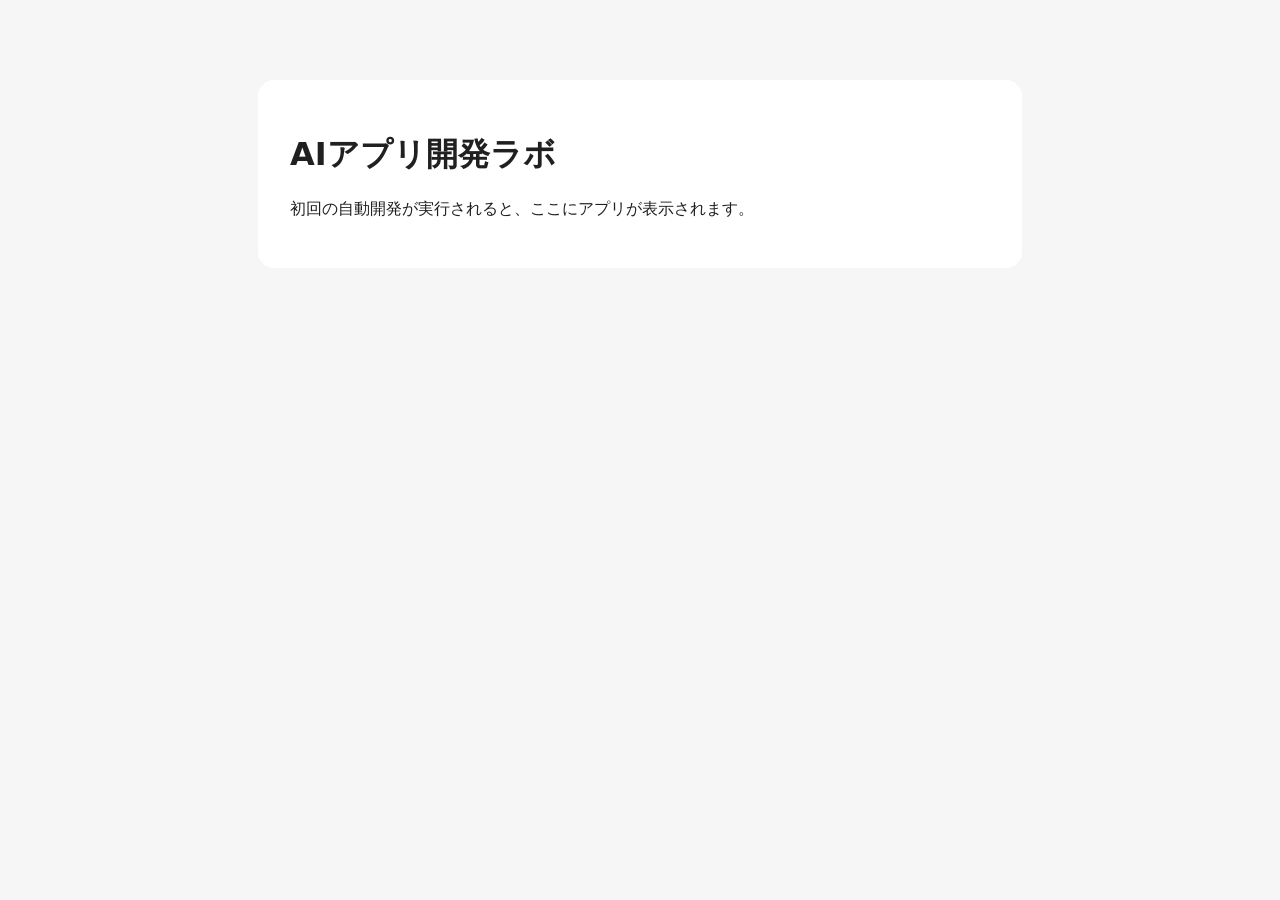
==== ai-autopilot-starter/index.html @ 73a5e18c "Add files via upload" ====
<!doctype html>
<html lang="ja">
<head>
  <meta charset="utf-8">
  <meta name="viewport" content="width=device-width, initial-scale=1">
  <title>自律アプリ開発ラボ</title>
  <link rel="stylesheet" href="style.css">
  <script src="app.js" defer></script>
</head>
<body>
  <main>
    <h1>AIアプリ開発ラボ</h1>
    <p id="status">初回の自動開発が実行されると、ここにアプリが表示されます。</p>
  </main>
</body>
</html>
---- ai-autopilot-starter/style.css ----
:root { font-family: system-ui, sans-serif; background: #f6f6f6; color: #202020; }
body { margin: 0; padding: 2rem; }
main { max-width: 700px; margin: 3rem auto; background: white; padding: 2rem; border-radius: 16px; }
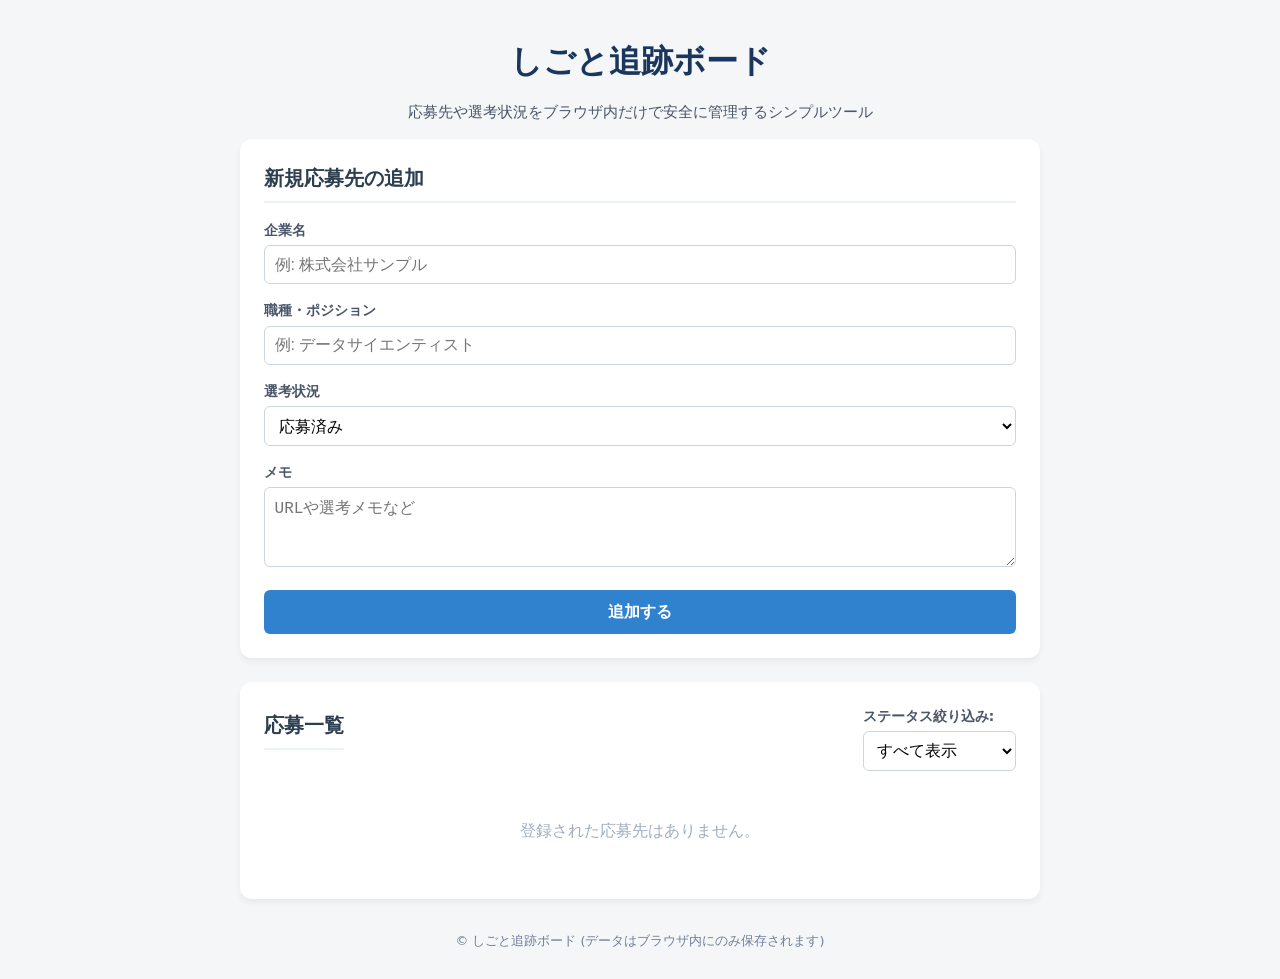
==== commit ae1d02d0: "bot: improve app and record research" ====
--- a/ai-autopilot-starter/index.html
+++ b/ai-autopilot-starter/index.html
@@ -3,14 +3,67 @@
 <head>
   <meta charset="utf-8">
   <meta name="viewport" content="width=device-width, initial-scale=1">
-  <title>自律アプリ開発ラボ</title>
+  <title>しごと追跡ボード</title>
   <link rel="stylesheet" href="style.css">
   <script src="app.js" defer></script>
 </head>
 <body>
+  <header>
+    <h1>しごと追跡ボード</h1>
+    <p class="subtitle">応募先や選考状況をブラウザ内だけで安全に管理するシンプルツール</p>
+  </header>
   <main>
-    <h1>AIアプリ開発ラボ</h1>
-    <p id="status">初回の自動開発が実行されると、ここにアプリが表示されます。</p>
+    <section class="card">
+      <h2>新規応募先の追加</h2>
+      <div class="form-group">
+        <label for="companyInput">企業名</label>
+        <input type="text" id="companyInput" placeholder="例: 株式会社サンプル">
+      </div>
+      <div class="form-group">
+        <label for="roleInput">職種・ポジション</label>
+        <input type="text" id="roleInput" placeholder="例: データサイエンティスト">
+      </div>
+      <div class="form-group">
+        <label for="statusInput">選考状況</label>
+        <select id="statusInput">
+          <option value="応募前">応募前</option>
+          <option value="応募済み" selected>応募済み</option>
+          <option value="選考中">選考中</option>
+          <option value="面接実施">面接実施</option>
+          <option value="内定">内定</option>
+          <option value="見送り・不採用">見送り・不採用</option>
+        </select>
+      </div>
+      <div class="form-group">
+        <label for="noteInput">メモ</label>
+        <textarea id="noteInput" placeholder="URLや選考メモなど"></textarea>
+      </div>
+      <button type="button" id="addButton">追加する</button>
+    </section>
+
+    <section class="card">
+      <div class="filter-bar">
+        <h2>応募一覧</h2>
+        <div class="form-group">
+          <label for="filterSelect">ステータス絞り込み:</label>
+          <select id="filterSelect">
+            <option value="all">すべて表示</option>
+            <option value="応募前">応募前</option>
+            <option value="応募済み">応募済み</option>
+            <option value="選考中">選考中</option>
+            <option value="面接実施">面接実施</option>
+            <option value="内定">内定</option>
+            <option value="見送り・不採用">見送り・不採用</option>
+          </select>
+        </div>
+      </div>
+      <div id="listContainer" aria-live="polite">
+        <!-- 動的生成 -->
+      </div>
+    </section>
   </main>
+  <footer>
+    <p>&copy; しごと追跡ボード (データはブラウザ内にのみ保存されます)</p>
+  </footer>
 </body>
-</html>
+</html>
--- a/ai-autopilot-starter/style.css
+++ b/ai-autopilot-starter/style.css
@@ -1,3 +1,174 @@
-:root { font-family: system-ui, sans-serif; background: #f6f6f6; color: #202020; }
-body { margin: 0; padding: 2rem; }
-main { max-width: 700px; margin: 3rem auto; background: white; padding: 2rem; border-radius: 16px; }
+:root {
+  font-family: system-ui, -apple-system, sans-serif;
+  background: #f4f6f8;
+  color: #2c3e50;
+  line-height: 1.5;
+}
+body {
+  margin: 0;
+  padding: 1rem;
+}
+header {
+  max-width: 800px;
+  margin: 1rem auto;
+  text-align: center;
+}
+header h1 {
+  margin-bottom: 0.2rem;
+  color: #1a365d;
+}
+.subtitle {
+  color: #4a5568;
+  font-size: 0.95rem;
+}
+main {
+  max-width: 800px;
+  margin: 0 auto;
+}
+.card {
+  background: #ffffff;
+  padding: 1.5rem;
+  border-radius: 12px;
+  box-shadow: 0 4px 6px rgba(0,0,0,0.05);
+  margin-bottom: 1.5rem;
+}
+.card h2 {
+  margin-top: 0;
+  font-size: 1.25rem;
+  border-bottom: 2px solid #edf2f7;
+  padding-bottom: 0.5rem;
+}
+.form-group {
+  margin-bottom: 1rem;
+}
+label {
+  display: block;
+  font-weight: 600;
+  font-size: 0.85rem;
+  margin-bottom: 0.3rem;
+  color: #4a5568;
+}
+input[type="text"], select, textarea {
+  width: 100%;
+  padding: 0.6rem;
+  border: 1px solid #cbd5e0;
+  border-radius: 6px;
+  font-size: 1rem;
+  box-sizing: border-box;
+  background: #fff;
+}
+input[type="text"]:focus, select:focus, textarea:focus {
+  outline: none;
+  border-color: #3182ce;
+  box-shadow: 0 0 0 3px rgba(49, 130, 206, 0.1);
+}
+textarea {
+  resize: vertical;
+  min-height: 80px;
+}
+button {
+  background: #3182ce;
+  color: white;
+  border: none;
+  padding: 0.7rem 1.2rem;
+  font-size: 1rem;
+  font-weight: 600;
+  border-radius: 6px;
+  cursor: pointer;
+  width: 100%;
+}
+button:hover {
+  background: #2b6cb0;
+}
+.filter-bar {
+  display: flex;
+  flex-direction: column;
+  gap: 0.5rem;
+  margin-bottom: 1rem;
+}
+@media(min-width: 600px) {
+  .filter-bar {
+    flex-direction: row;
+    justify-content: space-between;
+    align-items: center;
+  }
+  .filter-bar .form-group {
+    margin-bottom: 0;
+  }
+}
+.item-card {
+  border: 1px solid #e2e8f0;
+  border-radius: 8px;
+  padding: 1rem;
+  margin-bottom: 1rem;
+  background: #fff;
+}
+.item-header {
+  display: flex;
+  justify-content: space-between;
+  align-items: flex-start;
+  margin-bottom: 0.5rem;
+}
+.item-company {
+  font-weight: bold;
+  font-size: 1.1rem;
+  color: #2d3748;
+}
+.item-role {
+  color: #4a5568;
+  font-size: 0.95rem;
+}
+badge {
+  display: inline-block;
+  padding: 0.2rem 0.6rem;
+  border-radius: 9999px;
+  font-size: 0.75rem;
+  font-weight: bold;
+}
+.badge-応募前 { background: #edf2f7; color: #4a5568; }
+.badge-応募済み { background: #ebf8ff; color: #2b6cb0; }
+.badge-選考中 { background: #feebc8; color: #c05621; }
+.badge-面接実施 { background: #e9d8fd; color: #553c9a; }
+.badge-内定 { background: #f0fff4; color: #22543d; }
+.badge-見送り・不採用 { background: #fff5f5; color: #9b2c2c; }
+.item-note {
+  font-size: 0.9rem;
+  color: #718096;
+  white-space: pre-wrap;
+  margin-top: 0.5rem;
+  background: #f7fafc;
+  padding: 0.5rem;
+  border-radius: 4px;
+}
+.item-footer {
+  display: flex;
+  justify-content: space-between;
+  align-items: center;
+  margin-top: 0.8rem;
+  font-size: 0.8rem;
+  color: #a0aec0;
+}
+.delete-btn {
+  background: #e53e3e;
+  color: white;
+  border: none;
+  padding: 0.3rem 0.6rem;
+  font-size: 0.8rem;
+  border-radius: 4px;
+  cursor: pointer;
+  width: auto;
+}
+.delete-btn:hover {
+  background: #c53030;
+}
+.empty-msg {
+  text-align: center;
+  color: #a0aec0;
+  padding: 2rem;
+}
+footer {
+  text-align: center;
+  font-size: 0.8rem;
+  color: #718096;
+  margin-top: 2rem;
+}
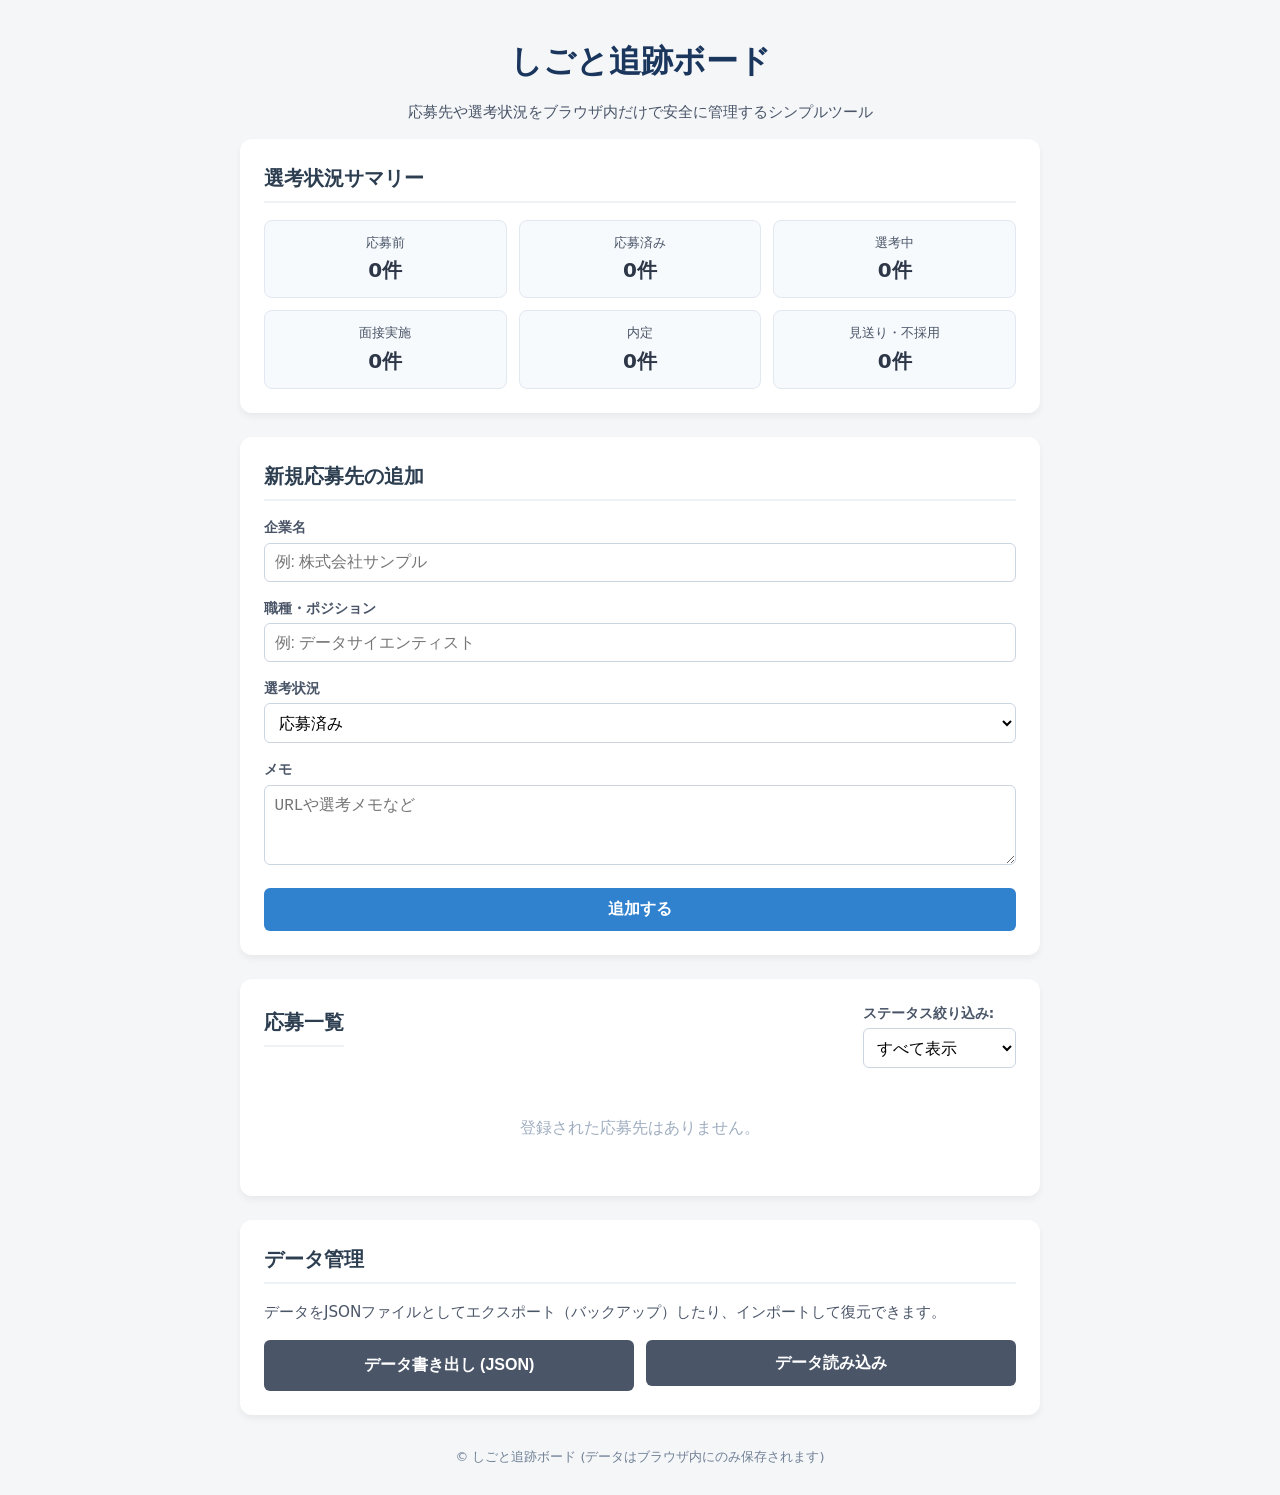
==== commit e5055b07: "bot: improve app and record research" ====
--- a/ai-autopilot-starter/index.html
+++ b/ai-autopilot-starter/index.html
@@ -13,6 +13,13 @@
     <p class="subtitle">応募先や選考状況をブラウザ内だけで安全に管理するシンプルツール</p>
   </header>
   <main>
+    <section class="card" id="summaryCard">
+      <h2>選考状況サマリー</h2>
+      <div id="summaryContainer" class="summary-grid">
+        <!-- 動的生成 -->
+      </div>
+    </section>
+
     <section class="card">
       <h2>新規応募先の追加</h2>
       <div class="form-group">
@@ -61,6 +68,18 @@
         <!-- 動的生成 -->
       </div>
     </section>
+
+    <section class="card">
+      <h2>データ管理</h2>
+      <p class="subtitle" style="margin-bottom: 1rem;">データをJSONファイルとしてエクスポート（バックアップ）したり、インポートして復元できます。</p>
+      <div class="data-actions">
+        <button type="button" id="exportButton" class="secondary-btn">データ書き出し (JSON)</button>
+        <label for="importFileInput" class="file-input-label">
+          データ読み込み
+          <input type="file" id="importFileInput" accept=".json">
+        </label>
+      </div>
+    </section>
   </main>
   <footer>
     <p>&copy; しごと追跡ボード (データはブラウザ内にのみ保存されます)</p>
--- a/ai-autopilot-starter/style.css
+++ b/ai-autopilot-starter/style.css
@@ -37,6 +37,33 @@
   font-size: 1.25rem;
   border-bottom: 2px solid #edf2f7;
   padding-bottom: 0.5rem;
+}
+.summary-grid {
+  display: grid;
+  grid-template-columns: repeat(2, 1fr);
+  gap: 0.75rem;
+}
+@media(min-width: 600px) {
+  .summary-grid {
+    grid-template-columns: repeat(3, 1fr);
+  }
+}
+.summary-box {
+  background: #f7fafc;
+  border: 1px solid #e2e8f0;
+  border-radius: 8px;
+  padding: 0.75rem;
+  text-align: center;
+}
+.summary-label {
+  font-size: 0.8rem;
+  color: #4a5568;
+  margin-bottom: 0.2rem;
+}
+.summary-count {
+  font-size: 1.25rem;
+  font-weight: bold;
+  color: #2d3748;
 }
 .form-group {
   margin-bottom: 1rem;
@@ -80,6 +107,42 @@
 button:hover {
   background: #2b6cb0;
 }
+.secondary-btn {
+  background: #4a5568;
+}
+.secondary-btn:hover {
+  background: #2d3748;
+}
+.data-actions {
+  display: flex;
+  flex-direction: column;
+  gap: 0.75rem;
+}
+@media(min-width: 600px) {
+  .data-actions {
+    flex-direction: row;
+  }
+  .data-actions button, .data-actions .file-input-label {
+    flex: 1;
+  }
+}
+.file-input-label {
+  display: inline-block;
+  background: #4a5568;
+  color: white;
+  padding: 0.7rem 1.2rem;
+  font-size: 1rem;
+  font-weight: 600;
+  border-radius: 6px;
+  text-align: center;
+  cursor: pointer;
+}
+.file-input-label:hover {
+  background: #2d3748;
+}
+input[type="file"] {
+  display: none;
+}
 .filter-bar {
   display: flex;
   flex-direction: column;
@@ -118,7 +181,7 @@
   color: #4a5568;
   font-size: 0.95rem;
 }
-badge {
+.badge {
   display: inline-block;
   padding: 0.2rem 0.6rem;
   border-radius: 9999px;
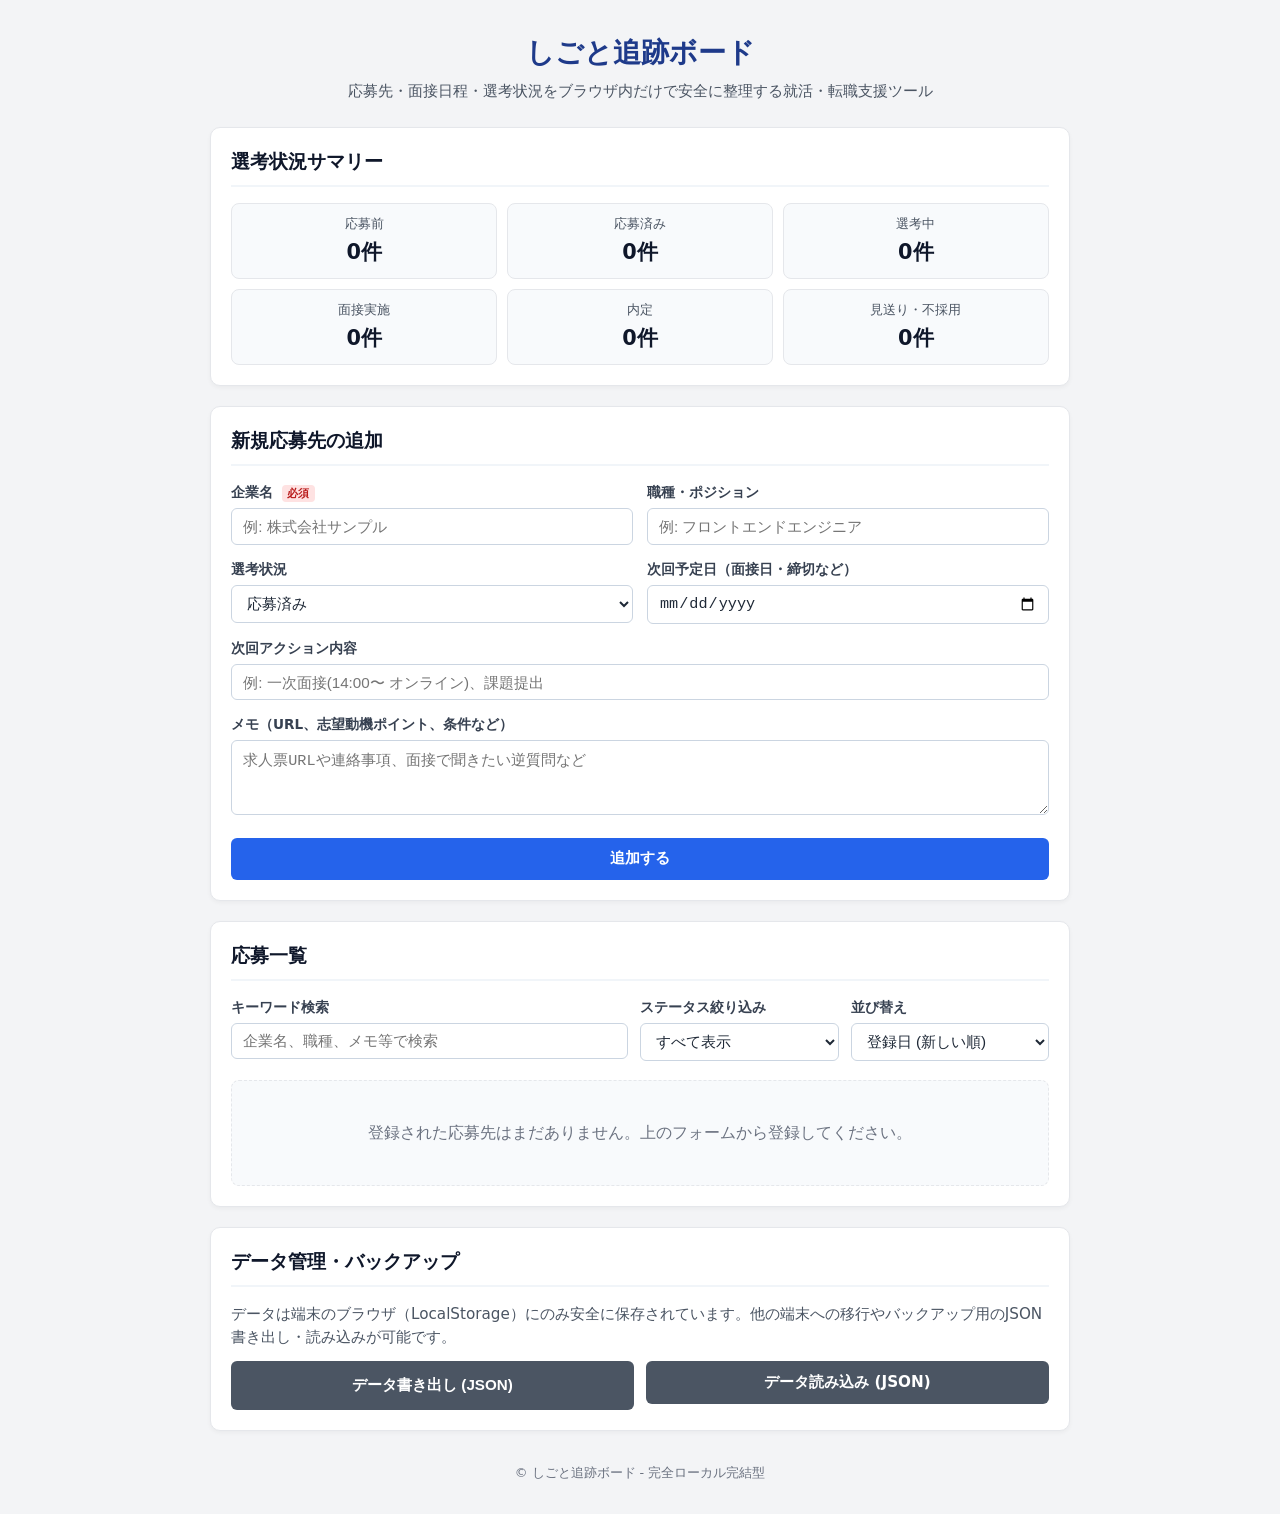
==== commit f71b84c9: "bot: improve app and record research" ====
--- a/ai-autopilot-starter/index.html
+++ b/ai-autopilot-starter/index.html
@@ -10,8 +10,9 @@
 <body>
   <header>
     <h1>しごと追跡ボード</h1>
-    <p class="subtitle">応募先や選考状況をブラウザ内だけで安全に管理するシンプルツール</p>
+    <p class="subtitle">応募先・面接日程・選考状況をブラウザ内だけで安全に整理する就活・転職支援ツール</p>
   </header>
+
   <main>
     <section class="card" id="summaryCard">
       <h2>選考状況サマリー</h2>
@@ -21,47 +22,82 @@
     </section>
 
     <section class="card">
-      <h2>新規応募先の追加</h2>
-      <div class="form-group">
-        <label for="companyInput">企業名</label>
-        <input type="text" id="companyInput" placeholder="例: 株式会社サンプル">
+      <h2 id="formTitle">新規応募先の追加</h2>
+      <div class="input-container">
+        <div class="form-row-2">
+          <div class="form-group">
+            <label for="companyInput">企業名 <span class="required-badge">必須</span></label>
+            <input type="text" id="companyInput" placeholder="例: 株式会社サンプル">
+          </div>
+          <div class="form-group">
+            <label for="roleInput">職種・ポジション</label>
+            <input type="text" id="roleInput" placeholder="例: フロントエンドエンジニア">
+          </div>
+        </div>
+
+        <div class="form-row-2">
+          <div class="form-group">
+            <label for="statusInput">選考状況</label>
+            <select id="statusInput">
+              <option value="応募前">応募前</option>
+              <option value="応募済み" selected>応募済み</option>
+              <option value="選考中">選考中</option>
+              <option value="面接実施">面接実施</option>
+              <option value="内定">内定</option>
+              <option value="見送り・不採用">見送り・不採用</option>
+            </select>
+          </div>
+          <div class="form-group">
+            <label for="nextDateInput">次回予定日（面接日・締切など）</label>
+            <input type="date" id="nextDateInput">
+          </div>
+        </div>
+
+        <div class="form-group">
+          <label for="nextActionInput">次回アクション内容</label>
+          <input type="text" id="nextActionInput" placeholder="例: 一次面接(14:00〜 オンライン)、課題提出">
+        </div>
+
+        <div class="form-group">
+          <label for="noteInput">メモ（URL、志望動機ポイント、条件など）</label>
+          <textarea id="noteInput" placeholder="求人票URLや連絡事項、面接で聞きたい逆質問など"></textarea>
+        </div>
+
+        <div class="form-actions">
+          <button type="button" id="addButton">追加する</button>
+          <button type="button" id="cancelEditButton" class="secondary-btn" style="display:none;">編集をキャンセル</button>
+        </div>
       </div>
-      <div class="form-group">
-        <label for="roleInput">職種・ポジション</label>
-        <input type="text" id="roleInput" placeholder="例: データサイエンティスト">
-      </div>
-      <div class="form-group">
-        <label for="statusInput">選考状況</label>
-        <select id="statusInput">
-          <option value="応募前">応募前</option>
-          <option value="応募済み" selected>応募済み</option>
-          <option value="選考中">選考中</option>
-          <option value="面接実施">面接実施</option>
-          <option value="内定">内定</option>
-          <option value="見送り・不採用">見送り・不採用</option>
-        </select>
-      </div>
-      <div class="form-group">
-        <label for="noteInput">メモ</label>
-        <textarea id="noteInput" placeholder="URLや選考メモなど"></textarea>
-      </div>
-      <button type="button" id="addButton">追加する</button>
     </section>
 
     <section class="card">
-      <div class="filter-bar">
+      <div class="list-controls">
         <h2>応募一覧</h2>
-        <div class="form-group">
-          <label for="filterSelect">ステータス絞り込み:</label>
-          <select id="filterSelect">
-            <option value="all">すべて表示</option>
-            <option value="応募前">応募前</option>
-            <option value="応募済み">応募済み</option>
-            <option value="選考中">選考中</option>
-            <option value="面接実施">面接実施</option>
-            <option value="内定">内定</option>
-            <option value="見送り・不採用">見送り・不採用</option>
-          </select>
+        <div class="controls-grid">
+          <div class="form-group compact-group">
+            <label for="searchInput">キーワード検索</label>
+            <input type="text" id="searchInput" placeholder="企業名、職種、メモ等で検索">
+          </div>
+          <div class="form-group compact-group">
+            <label for="filterSelect">ステータス絞り込み</label>
+            <select id="filterSelect">
+              <option value="all">すべて表示</option>
+              <option value="応募前">応募前</option>
+              <option value="応募済み">応募済み</option>
+              <option value="選考中">選考中</option>
+              <option value="面接実施">面接実施</option>
+              <option value="内定">内定</option>
+              <option value="見送り・不採用">見送り・不採用</option>
+            </select>
+          </div>
+          <div class="form-group compact-group">
+            <label for="sortSelect">並び替え</label>
+            <select id="sortSelect">
+              <option value="dateDesc">登録日 (新しい順)</option>
+              <option value="dateAsc">登録日 (古い順)</option>
+              <option value="nextDateAsc">次回予定日 (直近順)</option>
+            </select>
+          </div>
         </div>
       </div>
       <div id="listContainer" aria-live="polite">
@@ -70,19 +106,20 @@
     </section>
 
     <section class="card">
-      <h2>データ管理</h2>
-      <p class="subtitle" style="margin-bottom: 1rem;">データをJSONファイルとしてエクスポート（バックアップ）したり、インポートして復元できます。</p>
+      <h2>データ管理・バックアップ</h2>
+      <p class="subtitle mb-3">データは端末のブラウザ（LocalStorage）にのみ安全に保存されています。他の端末への移行やバックアップ用のJSON書き出し・読み込みが可能です。</p>
       <div class="data-actions">
         <button type="button" id="exportButton" class="secondary-btn">データ書き出し (JSON)</button>
         <label for="importFileInput" class="file-input-label">
-          データ読み込み
+          データ読み込み (JSON)
           <input type="file" id="importFileInput" accept=".json">
         </label>
       </div>
     </section>
   </main>
+
   <footer>
-    <p>&copy; しごと追跡ボード (データはブラウザ内にのみ保存されます)</p>
+    <p>&copy; しごと追跡ボード - 完全ローカル完結型</p>
   </footer>
 </body>
 </html>
--- a/ai-autopilot-starter/style.css
+++ b/ai-autopilot-starter/style.css
@@ -1,237 +1,419 @@
 :root {
-  font-family: system-ui, -apple-system, sans-serif;
-  background: #f4f6f8;
-  color: #2c3e50;
+  --primary: #2563eb;
+  --primary-hover: #1d4ed8;
+  --text-main: #1f2937;
+  --text-sub: #4b5563;
+  --text-muted: #6b7280;
+  --bg-page: #f3f4f6;
+  --bg-card: #ffffff;
+  --border-color: #e5e7eb;
+  --focus-ring: rgba(37, 99, 235, 0.2);
+  font-family: system-ui, -apple-system, "Segoe UI", Roboto, Helvetica, Arial, sans-serif;
+  color: var(--text-main);
+  background: var(--bg-page);
   line-height: 1.5;
 }
+
+* {
+  box-sizing: border-box;
+}
+
 body {
   margin: 0;
   padding: 1rem;
 }
+
 header {
-  max-width: 800px;
-  margin: 1rem auto;
+  max-width: 860px;
+  margin: 1rem auto 1.5rem;
   text-align: center;
 }
+
 header h1 {
-  margin-bottom: 0.2rem;
-  color: #1a365d;
-}
+  margin: 0 0 0.4rem;
+  font-size: 1.75rem;
+  color: #1e3a8a;
+}
+
 .subtitle {
-  color: #4a5568;
+  color: var(--text-sub);
   font-size: 0.95rem;
-}
+  margin: 0;
+}
+
+.mb-3 {
+  margin-bottom: 0.75rem;
+}
+
 main {
-  max-width: 800px;
+  max-width: 860px;
   margin: 0 auto;
 }
+
 .card {
-  background: #ffffff;
-  padding: 1.5rem;
-  border-radius: 12px;
-  box-shadow: 0 4px 6px rgba(0,0,0,0.05);
-  margin-bottom: 1.5rem;
-}
+  background: var(--bg-card);
+  padding: 1.25rem;
+  border-radius: 10px;
+  border: 1px solid var(--border-color);
+  box-shadow: 0 2px 4px rgba(0, 0, 0, 0.04);
+  margin-bottom: 1.25rem;
+}
+
 .card h2 {
-  margin-top: 0;
-  font-size: 1.25rem;
-  border-bottom: 2px solid #edf2f7;
+  margin: 0 0 1rem;
+  font-size: 1.2rem;
+  border-bottom: 2px solid #f1f5f9;
   padding-bottom: 0.5rem;
-}
+  color: #0f172a;
+}
+
 .summary-grid {
   display: grid;
   grid-template-columns: repeat(2, 1fr);
-  gap: 0.75rem;
-}
-@media(min-width: 600px) {
+  gap: 0.6rem;
+}
+
+@media (min-width: 640px) {
   .summary-grid {
     grid-template-columns: repeat(3, 1fr);
   }
 }
+
 .summary-box {
-  background: #f7fafc;
-  border: 1px solid #e2e8f0;
+  background: #f8fafc;
+  border: 1px solid var(--border-color);
   border-radius: 8px;
-  padding: 0.75rem;
+  padding: 0.65rem 0.5rem;
   text-align: center;
 }
+
 .summary-label {
   font-size: 0.8rem;
-  color: #4a5568;
+  color: var(--text-sub);
   margin-bottom: 0.2rem;
 }
+
 .summary-count {
-  font-size: 1.25rem;
-  font-weight: bold;
-  color: #2d3748;
-}
+  font-size: 1.3rem;
+  font-weight: 700;
+  color: #0f172a;
+}
+
 .form-group {
-  margin-bottom: 1rem;
-}
+  margin-bottom: 0.85rem;
+}
+
+.form-row-2 {
+  display: flex;
+  flex-direction: column;
+  gap: 0.85rem;
+}
+
+@media (min-width: 600px) {
+  .form-row-2 {
+    flex-direction: row;
+  }
+  .form-row-2 .form-group {
+    flex: 1;
+    margin-bottom: 0.85rem;
+  }
+}
+
 label {
   display: block;
   font-weight: 600;
   font-size: 0.85rem;
-  margin-bottom: 0.3rem;
-  color: #4a5568;
-}
-input[type="text"], select, textarea {
+  margin-bottom: 0.35rem;
+  color: #374151;
+}
+
+.required-badge {
+  background: #fee2e2;
+  color: #b91c1c;
+  font-size: 0.7rem;
+  padding: 0.1rem 0.35rem;
+  border-radius: 4px;
+  margin-left: 0.25rem;
+}
+
+input[type="text"],
+input[type="date"],
+select,
+textarea {
   width: 100%;
-  padding: 0.6rem;
-  border: 1px solid #cbd5e0;
+  padding: 0.55rem 0.7rem;
+  border: 1px solid #cbd5e1;
   border-radius: 6px;
-  font-size: 1rem;
-  box-sizing: border-box;
-  background: #fff;
-}
-input[type="text"]:focus, select:focus, textarea:focus {
+  font-size: 0.95rem;
+  background: #ffffff;
+  color: var(--text-main);
+  transition: border-color 0.15s ease, box-shadow 0.15s ease;
+}
+
+input[type="text"]:focus,
+input[type="date"]:focus,
+select:focus,
+textarea:focus {
   outline: none;
-  border-color: #3182ce;
-  box-shadow: 0 0 0 3px rgba(49, 130, 206, 0.1);
-}
+  border-color: var(--primary);
+  box-shadow: 0 0 0 3px var(--focus-ring);
+}
+
 textarea {
   resize: vertical;
-  min-height: 80px;
-}
+  min-height: 75px;
+}
+
+.form-actions {
+  display: flex;
+  flex-direction: column;
+  gap: 0.5rem;
+  margin-top: 1rem;
+}
+
+@media (min-width: 600px) {
+  .form-actions {
+    flex-direction: row;
+  }
+  .form-actions button {
+    flex: 1;
+  }
+}
+
 button {
-  background: #3182ce;
-  color: white;
+  background: var(--primary);
+  color: #ffffff;
   border: none;
-  padding: 0.7rem 1.2rem;
-  font-size: 1rem;
+  padding: 0.65rem 1.2rem;
+  font-size: 0.95rem;
   font-weight: 600;
   border-radius: 6px;
   cursor: pointer;
-  width: 100%;
-}
+  transition: background-color 0.15s ease;
+}
+
 button:hover {
-  background: #2b6cb0;
-}
+  background: var(--primary-hover);
+}
+
 .secondary-btn {
-  background: #4a5568;
-}
+  background: #4b5563;
+}
+
 .secondary-btn:hover {
-  background: #2d3748;
-}
+  background: #374151;
+}
+
 .data-actions {
   display: flex;
   flex-direction: column;
   gap: 0.75rem;
 }
-@media(min-width: 600px) {
+
+@media (min-width: 600px) {
   .data-actions {
     flex-direction: row;
   }
-  .data-actions button, .data-actions .file-input-label {
+  .data-actions button,
+  .data-actions .file-input-label {
     flex: 1;
   }
 }
+
 .file-input-label {
   display: inline-block;
-  background: #4a5568;
-  color: white;
-  padding: 0.7rem 1.2rem;
-  font-size: 1rem;
+  background: #4b5563;
+  color: #ffffff;
+  padding: 0.65rem 1.2rem;
+  font-size: 0.95rem;
   font-weight: 600;
   border-radius: 6px;
   text-align: center;
   cursor: pointer;
-}
+  transition: background-color 0.15s ease;
+}
+
 .file-input-label:hover {
-  background: #2d3748;
-}
+  background: #374151;
+}
+
 input[type="file"] {
   display: none;
 }
-.filter-bar {
-  display: flex;
-  flex-direction: column;
-  gap: 0.5rem;
-  margin-bottom: 1rem;
-}
-@media(min-width: 600px) {
-  .filter-bar {
-    flex-direction: row;
-    justify-content: space-between;
-    align-items: center;
-  }
-  .filter-bar .form-group {
-    margin-bottom: 0;
-  }
-}
+
+.list-controls {
+  margin-bottom: 1.2rem;
+}
+
+.controls-grid {
+  display: grid;
+  grid-template-columns: 1fr;
+  gap: 0.75rem;
+}
+
+@media (min-width: 640px) {
+  .controls-grid {
+    grid-template-columns: 2fr 1fr 1fr;
+  }
+}
+
+.compact-group {
+  margin-bottom: 0;
+}
+
 .item-card {
-  border: 1px solid #e2e8f0;
+  border: 1px solid var(--border-color);
   border-radius: 8px;
   padding: 1rem;
-  margin-bottom: 1rem;
-  background: #fff;
-}
+  margin-bottom: 0.85rem;
+  background: #ffffff;
+  transition: box-shadow 0.15s ease;
+}
+
+.item-card:hover {
+  box-shadow: 0 3px 6px rgba(0, 0, 0, 0.05);
+}
+
 .item-header {
   display: flex;
   justify-content: space-between;
   align-items: flex-start;
+  gap: 0.5rem;
   margin-bottom: 0.5rem;
 }
+
 .item-company {
-  font-weight: bold;
+  font-weight: 700;
   font-size: 1.1rem;
-  color: #2d3748;
-}
+  color: #0f172a;
+  word-break: break-word;
+}
+
 .item-role {
-  color: #4a5568;
-  font-size: 0.95rem;
-}
+  color: var(--text-sub);
+  font-size: 0.9rem;
+  margin-top: 0.15rem;
+}
+
+.badge-container {
+  display: flex;
+  flex-direction: column;
+  align-items: flex-end;
+  gap: 0.35rem;
+}
+
 .badge {
   display: inline-block;
   padding: 0.2rem 0.6rem;
   border-radius: 9999px;
   font-size: 0.75rem;
-  font-weight: bold;
-}
-.badge-応募前 { background: #edf2f7; color: #4a5568; }
-.badge-応募済み { background: #ebf8ff; color: #2b6cb0; }
-.badge-選考中 { background: #feebc8; color: #c05621; }
-.badge-面接実施 { background: #e9d8fd; color: #553c9a; }
-.badge-内定 { background: #f0fff4; color: #22543d; }
-.badge-見送り・不採用 { background: #fff5f5; color: #9b2c2c; }
+  font-weight: 700;
+  white-space: nowrap;
+}
+
+.badge-応募前 { background: #f1f5f9; color: #475569; }
+.badge-応募済み { background: #e0f2fe; color: #0369a1; }
+.badge-選考中 { background: #fef3c7; color: #b45309; }
+.badge-面接実施 { background: #f3e8ff; color: #6b21a8; }
+.badge-内定 { background: #dcfce7; color: #15803d; }
+.badge-見送り・不採用 { background: #fee2e2; color: #991b1b; }
+
+.badge-urgency {
+  font-size: 0.7rem;
+  padding: 0.15rem 0.5rem;
+  border-radius: 4px;
+  font-weight: 700;
+}
+.urgency-overdue { background: #fecaca; color: #991b1b; }
+.urgency-today { background: #fed7aa; color: #9a3412; }
+.urgency-soon { background: #fef08a; color: #854d0e; }
+.urgency-future { background: #e2e8f0; color: #475569; }
+
+.action-box {
+  background: #f8fafc;
+  border-left: 3px solid #3b82f6;
+  padding: 0.5rem 0.75rem;
+  margin: 0.5rem 0;
+  border-radius: 0 4px 4px 0;
+  font-size: 0.88rem;
+}
+
+.action-date-line {
+  font-weight: 600;
+  color: #1e40af;
+  margin-bottom: 0.2rem;
+}
+
+.action-detail {
+  color: var(--text-main);
+}
+
 .item-note {
-  font-size: 0.9rem;
-  color: #718096;
+  font-size: 0.88rem;
+  color: var(--text-sub);
   white-space: pre-wrap;
   margin-top: 0.5rem;
-  background: #f7fafc;
-  padding: 0.5rem;
+  background: #f9fafb;
+  padding: 0.5rem 0.75rem;
   border-radius: 4px;
-}
+  border: 1px dashed #e2e8f0;
+}
+
 .item-footer {
   display: flex;
   justify-content: space-between;
   align-items: center;
-  margin-top: 0.8rem;
+  margin-top: 0.75rem;
+  padding-top: 0.5rem;
+  border-top: 1px solid #f1f5f9;
   font-size: 0.8rem;
-  color: #a0aec0;
-}
-.delete-btn {
-  background: #e53e3e;
-  color: white;
+  color: var(--text-muted);
+  flex-wrap: wrap;
+  gap: 0.5rem;
+}
+
+.item-actions {
+  display: flex;
+  gap: 0.4rem;
+}
+
+.action-btn {
   border: none;
-  padding: 0.3rem 0.6rem;
+  padding: 0.35rem 0.7rem;
   font-size: 0.8rem;
   border-radius: 4px;
   cursor: pointer;
-  width: auto;
+  font-weight: 500;
+}
+
+.edit-btn {
+  background: #e2e8f0;
+  color: #1e293b;
+}
+.edit-btn:hover {
+  background: #cbd5e1;
+}
+
+.delete-btn {
+  background: #fee2e2;
+  color: #991b1b;
 }
 .delete-btn:hover {
-  background: #c53030;
-}
+  background: #fca5a5;
+}
+
 .empty-msg {
   text-align: center;
-  color: #a0aec0;
-  padding: 2rem;
-}
+  color: var(--text-muted);
+  padding: 2.5rem 1rem;
+  background: #f8fafc;
+  border-radius: 8px;
+  border: 1px dashed var(--border-color);
+}
+
 footer {
   text-align: center;
   font-size: 0.8rem;
-  color: #718096;
-  margin-top: 2rem;
+  color: var(--text-muted);
+  margin: 2rem 0 1rem;
 }
